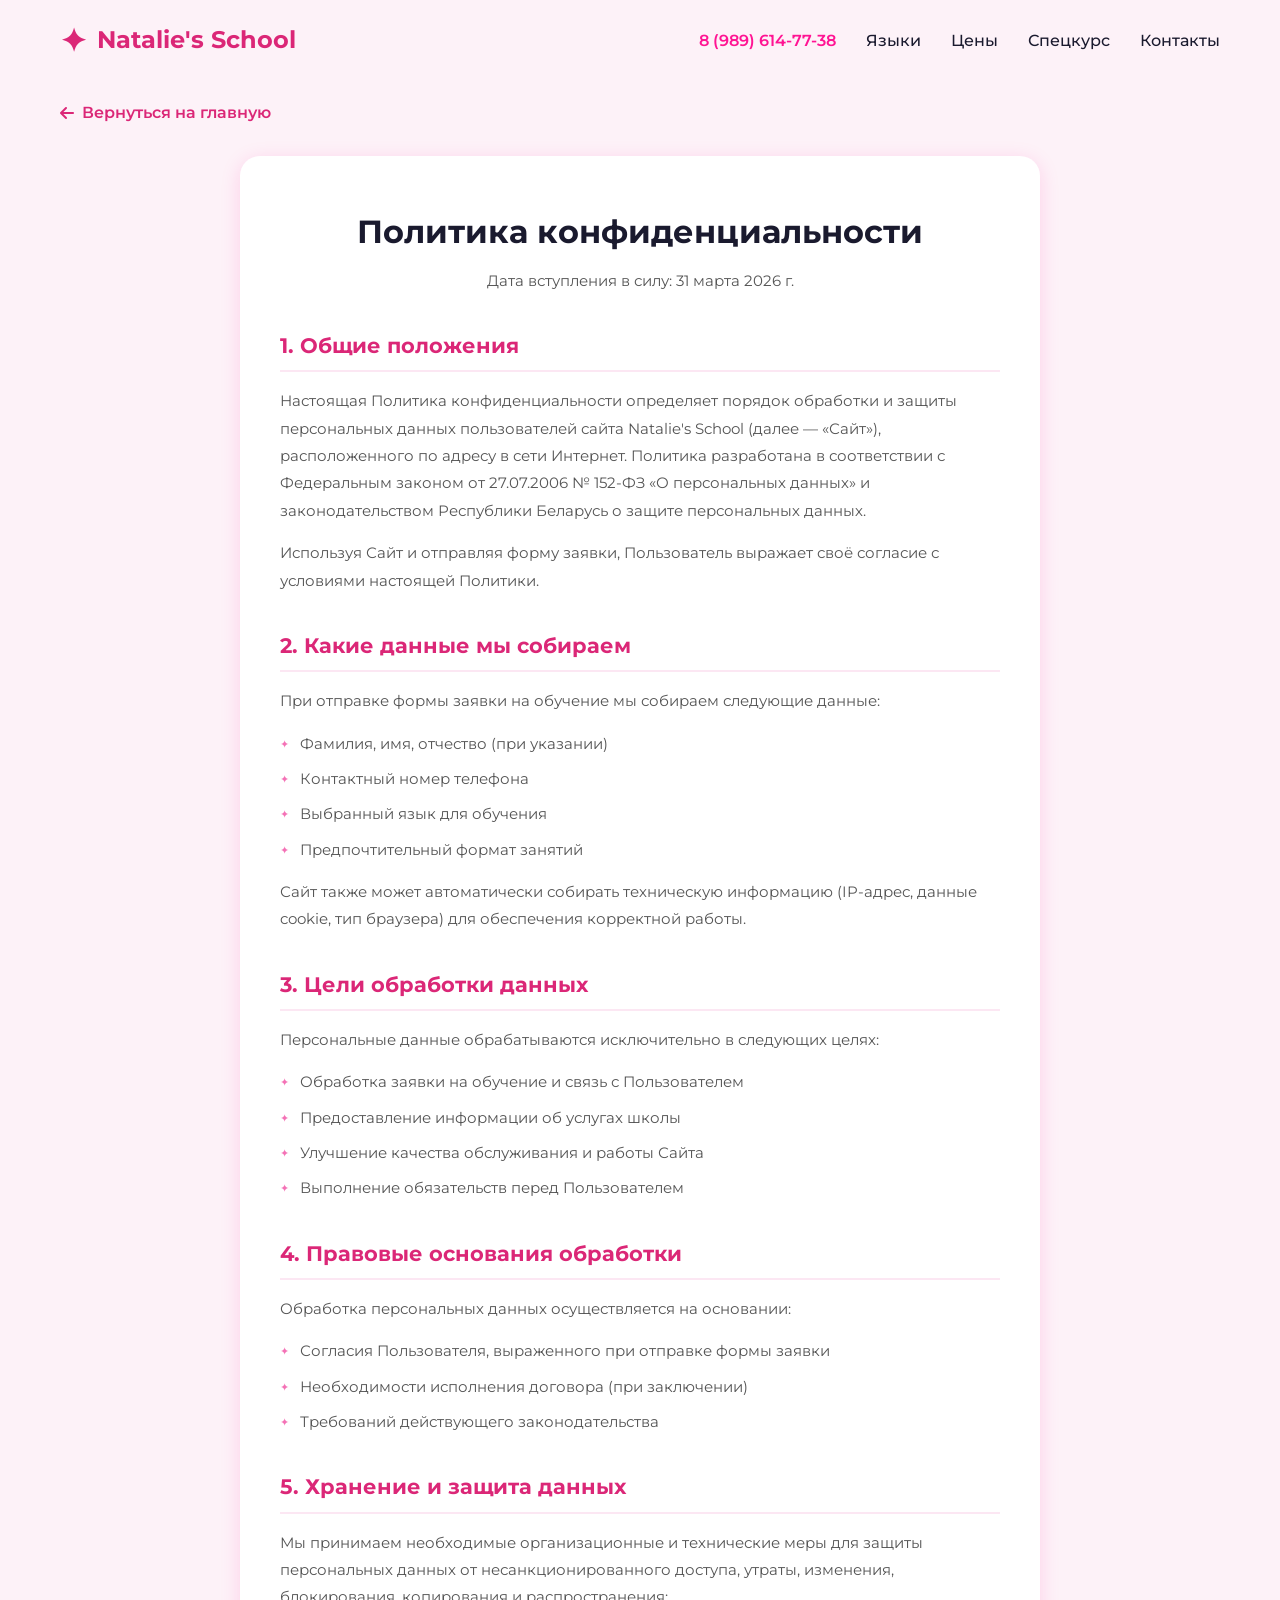
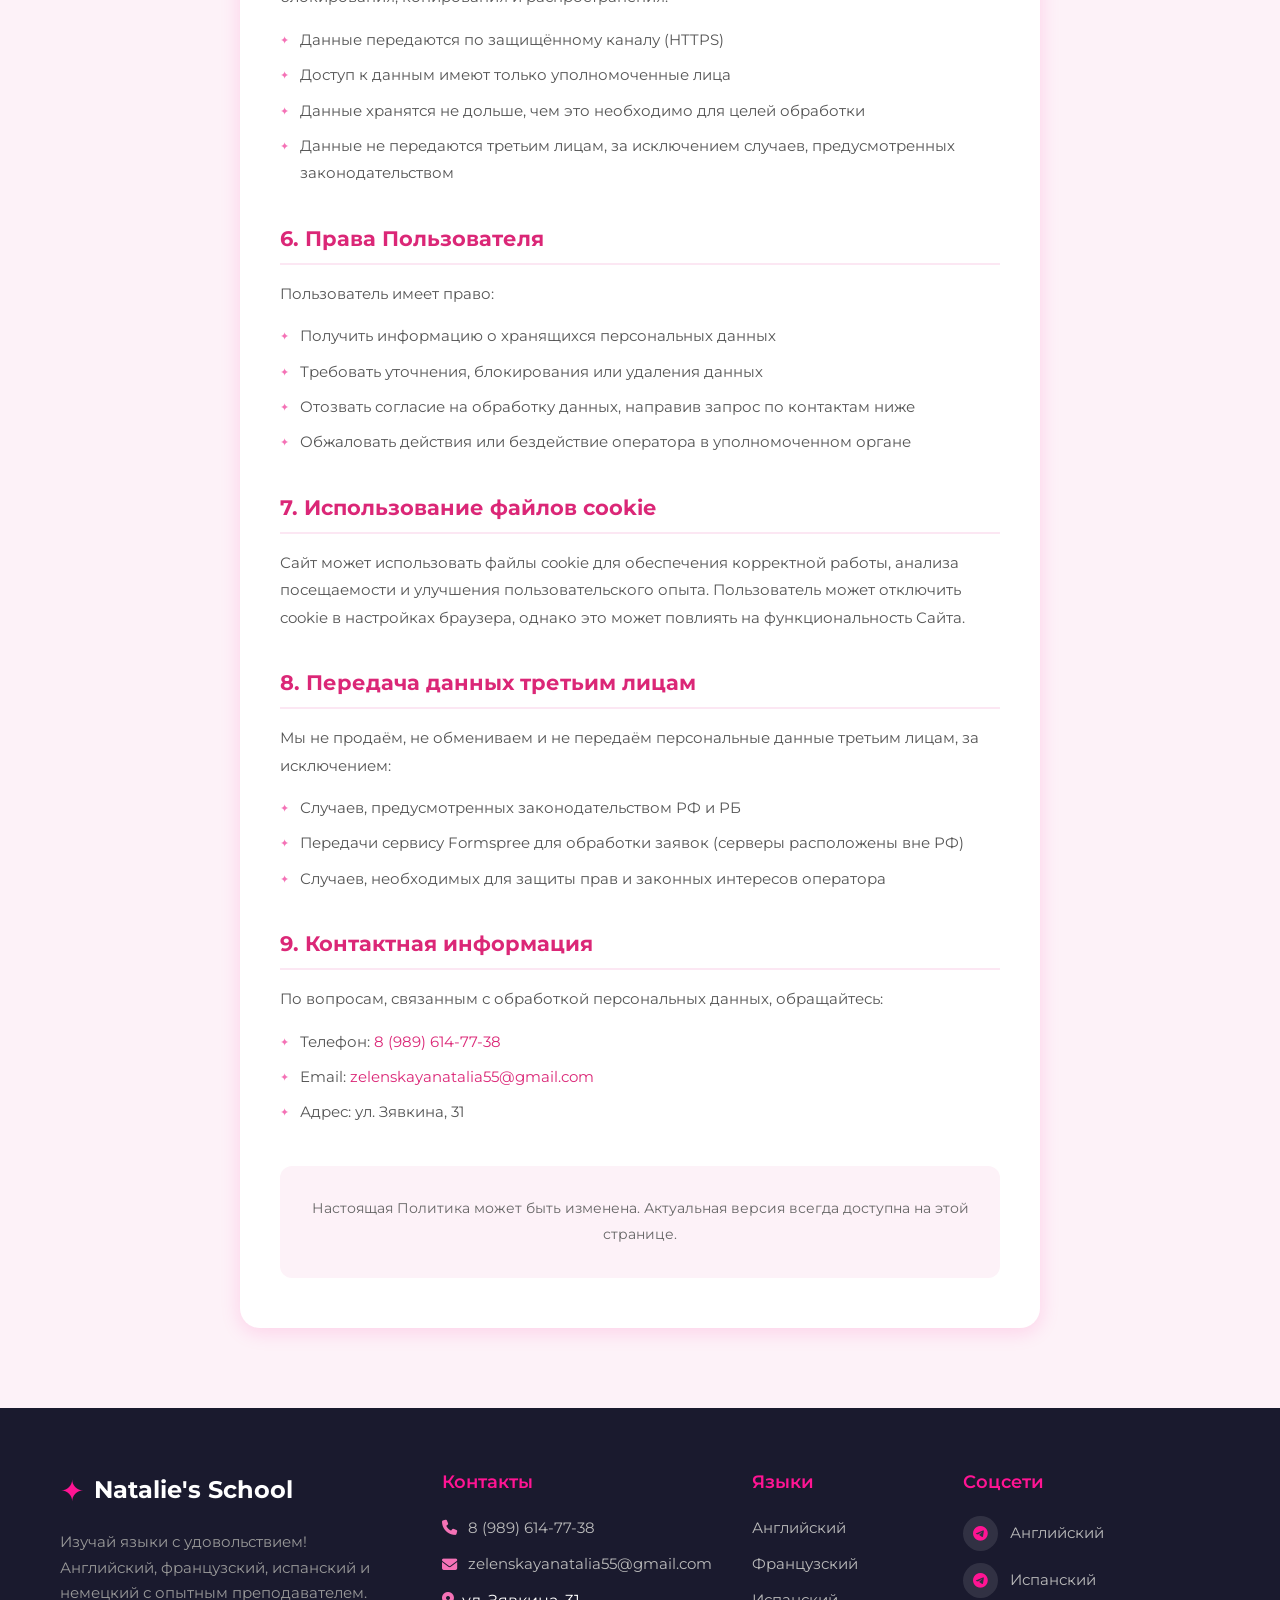
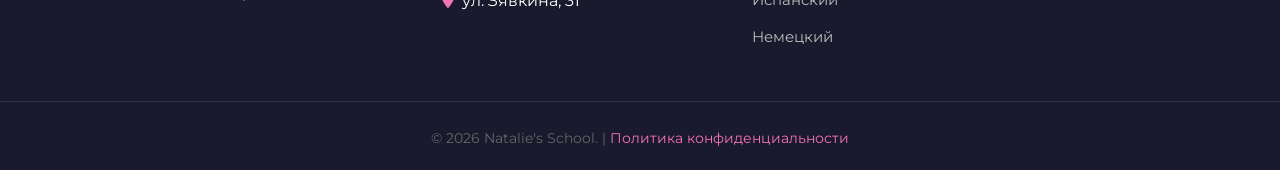
==== privacy-policy.html @ 19212624 "Add files via upload" ====
<!DOCTYPE html>
<html lang="ru">
<head>
    <meta charset="UTF-8">
    <meta name="viewport" content="width=device-width, initial-scale=1.0">
    <title>Политика конфиденциальности — Natalie's School</title>
    <link rel="icon" href="data:image/svg+xml,<svg xmlns='http://www.w3.org/2000/svg' viewBox='0 0 100 100'><text x='50' y='50' text-anchor='middle' dominant-baseline='central' font-size='80'>✦</text></svg>">
    <link rel="stylesheet" href="styles.css">
    <link href="https://fonts.googleapis.com/css2?family=Montserrat:wght@300;400;500;600;700&display=swap" rel="stylesheet">
    <link rel="stylesheet" href="https://cdnjs.cloudflare.com/ajax/libs/font-awesome/6.4.0/css/all.min.css">
    <style>
        .privacy-page {
            padding-top: 100px;
            padding-bottom: 80px;
            min-height: 100vh;
            background: var(--pink-50);
        }
        .privacy-content {
            max-width: 800px;
            margin: 0 auto;
            background: var(--white);
            border-radius: var(--radius);
            padding: 50px 40px;
            box-shadow: var(--shadow-soft);
        }
        .privacy-content h1 {
            font-family: 'Montserrat', sans-serif;
            font-size: 2rem;
            color: var(--dark);
            margin-bottom: 10px;
            text-align: center;
        }
        .privacy-date {
            text-align: center;
            color: #999;
            font-size: 0.9rem;
            margin-bottom: 40px;
        }
        .privacy-content h2 {
            font-family: 'Montserrat', sans-serif;
            font-size: 1.3rem;
            color: var(--pink-600);
            margin-top: 35px;
            margin-bottom: 15px;
            padding-bottom: 8px;
            border-bottom: 2px solid var(--pink-100);
        }
        .privacy-content p {
            color: #555;
            line-height: 1.8;
            margin-bottom: 15px;
            font-size: 0.95rem;
        }
        .privacy-content ul {
            list-style: none;
            padding-left: 0;
            margin-bottom: 15px;
        }
        .privacy-content ul li {
            color: #555;
            line-height: 1.8;
            font-size: 0.95rem;
            padding-left: 20px;
            position: relative;
            margin-bottom: 8px;
        }
        .privacy-content ul li::before {
            content: '✦';
            position: absolute;
            left: 0;
            color: var(--pink-400);
            font-size: 0.7rem;
            top: 4px;
        }
        .privacy-back {
            display: inline-flex;
            align-items: center;
            gap: 8px;
            color: var(--pink-600);
            font-weight: 600;
            margin-bottom: 30px;
            font-size: 1rem;
            transition: var(--transition);
        }
        .privacy-back:hover {
            color: var(--hot-pink);
            gap: 12px;
        }
        .privacy-footer-note {
            text-align: center;
            padding: 30px;
            background: var(--pink-50);
            border-radius: var(--radius-sm);
            margin-top: 40px;
        }
        .privacy-footer-note p {
            color: #666;
            font-size: 0.9rem;
            margin: 0;
        }
        .privacy-footer-note a {
            color: var(--pink-600);
            font-weight: 600;
        }
    </style>
</head>
<body>

    <!-- Navigation -->
    <nav class="navbar" id="navbar">
        <div class="nav-container">
            <a href="index.html#home" class="logo">
                <span class="logo-icon">✦</span>
                <span class="logo-text">Natalie's School</span>
            </a>
            <ul class="nav-links">
                <li><a href="tel:89896147738" class="nav-phone">8 (989) 614-77-38</a></li>
                <li><a href="index.html#languages">Языки</a></li>
                <li><a href="index.html#pricing">Цены</a></li>
                <li><a href="index.html#phonetics">Спецкурс</a></li>
                <li><a href="index.html#contact">Контакты</a></li>
            </ul>
            <button class="nav-toggle" id="navToggle">
                <span></span>
                <span></span>
                <span></span>
            </button>
        </div>
    </nav>

    <!-- Privacy Policy Page -->
    <section class="privacy-page">
        <div class="container">
            <a href="index.html" class="privacy-back">
                <i class="fas fa-arrow-left"></i> Вернуться на главную
            </a>
            <div class="privacy-content">
                <h1>Политика конфиденциальности</h1>
                <p class="privacy-date">Дата вступления в силу: 31 марта 2026 г.</p>

                <h2>1. Общие положения</h2>
                <p>Настоящая Политика конфиденциальности определяет порядок обработки и защиты персональных данных пользователей сайта Natalie's School (далее — «Сайт»), расположенного по адресу в сети Интернет. Политика разработана в соответствии с Федеральным законом от 27.07.2006 № 152-ФЗ «О персональных данных» и законодательством Республики Беларусь о защите персональных данных.</p>
                <p>Используя Сайт и отправляя форму заявки, Пользователь выражает своё согласие с условиями настоящей Политики.</p>

                <h2>2. Какие данные мы собираем</h2>
                <p>При отправке формы заявки на обучение мы собираем следующие данные:</p>
                <ul>
                    <li>Фамилия, имя, отчество (при указании)</li>
                    <li>Контактный номер телефона</li>
                    <li>Выбранный язык для обучения</li>
                    <li>Предпочтительный формат занятий</li>
                </ul>
                <p>Сайт также может автоматически собирать техническую информацию (IP-адрес, данные cookie, тип браузера) для обеспечения корректной работы.</p>

                <h2>3. Цели обработки данных</h2>
                <p>Персональные данные обрабатываются исключительно в следующих целях:</p>
                <ul>
                    <li>Обработка заявки на обучение и связь с Пользователем</li>
                    <li>Предоставление информации об услугах школы</li>
                    <li>Улучшение качества обслуживания и работы Сайта</li>
                    <li>Выполнение обязательств перед Пользователем</li>
                </ul>

                <h2>4. Правовые основания обработки</h2>
                <p>Обработка персональных данных осуществляется на основании:</p>
                <ul>
                    <li>Согласия Пользователя, выраженного при отправке формы заявки</li>
                    <li>Необходимости исполнения договора (при заключении)</li>
                    <li>Требований действующего законодательства</li>
                </ul>

                <h2>5. Хранение и защита данных</h2>
                <p>Мы принимаем необходимые организационные и технические меры для защиты персональных данных от несанкционированного доступа, утраты, изменения, блокирования, копирования и распространения:</p>
                <ul>
                    <li>Данные передаются по защищённому каналу (HTTPS)</li>
                    <li>Доступ к данным имеют только уполномоченные лица</li>
                    <li>Данные хранятся не дольше, чем это необходимо для целей обработки</li>
                    <li>Данные не передаются третьим лицам, за исключением случаев, предусмотренных законодательством</li>
                </ul>

                <h2>6. Права Пользователя</h2>
                <p>Пользователь имеет право:</p>
                <ul>
                    <li>Получить информацию о хранящихся персональных данных</li>
                    <li>Требовать уточнения, блокирования или удаления данных</li>
                    <li>Отозвать согласие на обработку данных, направив запрос по контактам ниже</li>
                    <li>Обжаловать действия или бездействие оператора в уполномоченном органе</li>
                </ul>

                <h2>7. Использование файлов cookie</h2>
                <p>Сайт может использовать файлы cookie для обеспечения корректной работы, анализа посещаемости и улучшения пользовательского опыта. Пользователь может отключить cookie в настройках браузера, однако это может повлиять на функциональность Сайта.</p>

                <h2>8. Передача данных третьим лицам</h2>
                <p>Мы не продаём, не обмениваем и не передаём персональные данные третьим лицам, за исключением:</p>
                <ul>
                    <li>Случаев, предусмотренных законодательством РФ и РБ</li>
                    <li>Передачи сервису Formspree для обработки заявок (серверы расположены вне РФ)</li>
                    <li>Случаев, необходимых для защиты прав и законных интересов оператора</li>
                </ul>

                <h2>9. Контактная информация</h2>
                <p>По вопросам, связанным с обработкой персональных данных, обращайтесь:</p>
                <ul>
                    <li>Телефон: <a href="tel:89896147738" style="color: var(--pink-600);">8 (989) 614-77-38</a></li>
                    <li>Email: <a href="mailto:zelenskayanatalia55@gmail.com" style="color: var(--pink-600);">zelenskayanatalia55@gmail.com</a></li>
                    <li>Адрес: ул. Зявкина, 31</li>
                </ul>

                <div class="privacy-footer-note">
                    <p>Настоящая Политика может быть изменена. Актуальная версия всегда доступна на этой странице.</p>
                </div>
            </div>
        </div>
    </section>

    <!-- Footer -->
    <footer class="footer">
        <div class="container">
            <div class="footer-grid">
                <div class="footer-about">
                    <a href="index.html#home" class="footer-logo">
                        <span class="logo-icon">✦</span>
                        <span class="logo-text">Natalie's School</span>
                    </a>
                    <p>Изучай языки с удовольствием! Английский, французский, испанский и немецкий с опытным преподавателем.</p>
                </div>
                <div class="footer-section">
                    <h4>Контакты</h4>
                    <ul>
                        <li><a href="tel:89896147738"><i class="fas fa-phone"></i> 8 (989) 614-77-38</a></li>
                        <li><a href="mailto:zelenskayanatalia55@gmail.com"><i class="fas fa-envelope"></i> zelenskayanatalia55@gmail.com</a></li>
                        <li><i class="fas fa-map-marker-alt"></i> ул. Зявкина, 31</li>
                    </ul>
                </div>
                <div class="footer-section">
                    <h4>Языки</h4>
                    <ul>
                        <li><a href="index.html#languages">Английский</a></li>
                        <li><a href="index.html#languages">Французский</a></li>
                        <li><a href="index.html#languages">Испанский</a></li>
                        <li><a href="index.html#languages">Немецкий</a></li>
                    </ul>
                </div>
                <div class="footer-section">
                    <h4>Соцсети</h4>
                    <div class="footer-social">
                        <a href="https://t.me/trilingual_natalie" target="_blank" class="social-link">
                            <i class="fab fa-telegram-plane"></i>
                            <span>Английский</span>
                        </a>
                        <a href="https://t.me/frenchC1" target="_blank" class="social-link">
                            <i class="fab fa-telegram-plane"></i>
                            <span>Испанский</span>
                        </a>
                    </div>
                </div>
                </div>
            </div>
            <div class="footer-bottom">
                <p>&copy; 2026 Natalie's School. | <a href="privacy-policy.html" style="color: var(--pink-400);">Политика конфиденциальности</a></p>
            </div>
        </div>
    </footer>

    <script src="javascript.js"></script>
</body>
</html>
---- styles.css ----
/* ===== VARIABLES ===== */
:root {
    --pink-50: #fdf2f8;
    --pink-100: #fce7f3;
    --pink-200: #fbcfe8;
    --pink-300: #f9a8d4;
    --pink-400: #f472b6;
    --pink-500: #ec4899;
    --pink-600: #db2777;
    --pink-700: #9d174d;
    --hot-pink: #ff1493;
    --magenta: #c71585;
    --gold: #ffd700;
    --white: #ffffff;
    --dark: #1a1a2e;
    --gradient-barbie: linear-gradient(135deg, #ff1493 0%, #ff69b4 50%, #c71585 100%);
    --gradient-soft: linear-gradient(135deg, #fce7f3 0%, #fbcfe8 100%);
    --gradient-hero: linear-gradient(135deg, #fdf2f8 0%, #fce7f3 25%, #fbcfe8 50%, #f9a8d4 100%);
    --shadow-barbie: 0 10px 40px rgba(255, 20, 147, 0.35);
    --shadow-soft: 0 4px 20px rgba(255, 20, 147, 0.15);
    --radius: 20px;
    --radius-sm: 12px;
    --transition: all 0.4s cubic-bezier(0.4, 0, 0.2, 1);
    --frame-width: 1200px;
    --frame-offset: 20px;
}

/* Global button radius */
.btn, .card-btn {
    border-radius: 10px;
}

/* ===== RESET ===== */
*, *::before, *::after {
    margin: 0;
    padding: 0;
    box-sizing: border-box;
}

html {
    scroll-behavior: smooth;
    font-size: 16px;
}

body {
    font-family: 'Montserrat', sans-serif;
    background: var(--pink-50);
    color: var(--dark);
    overflow-x: hidden;
    line-height: 1.6;
}

a {
    text-decoration: none;
    color: inherit;
}

ul {
    list-style: none;
}

img {
    max-width: 100%;
    display: block;
}



/* ===== CONTAINER ===== */
.container {
    max-width: 1200px;
    margin: 0 auto;
    padding: 0 20px;
}

/* ===== NAVBAR ===== */
.navbar {
    position: fixed;
    top: 0;
    left: 0;
    right: 0;
    z-index: 1000;
    padding: 15px 0;
    transition: var(--transition);
    background: transparent;
}

.navbar.scrolled {
    background: rgba(255, 255, 255, 0.95);
    backdrop-filter: blur(20px);
    box-shadow: var(--shadow-soft);
    padding: 10px 0;
}

.nav-container {
    max-width: 1200px;
    margin: 0 auto;
    padding: 0 20px;
    display: flex;
    align-items: center;
    justify-content: space-between;
}

.logo {
    display: flex;
    align-items: center;
    gap: 10px;
    font-family: 'Montserrat', sans-serif;
    font-size: 1.5rem;
    font-weight: 700;
    color: var(--pink-600);
}

.logo-icon {
    font-size: 2rem;
}

.nav-links {
    display: flex;
    gap: 30px;
}

.nav-links a {
    font-weight: 500;
    color: var(--dark);
    position: relative;
    padding: 5px 0;
    transition: var(--transition);
}

.nav-links a::after {
    content: '';
    position: absolute;
    bottom: 0;
    left: 0;
    width: 0;
    height: 2px;
    background: var(--gradient-barbie);
    transition: var(--transition);
    border-radius: 2px;
}

.nav-links a:hover {
    color: var(--pink-600);
}

.nav-links a:hover::after {
    width: 100%;
}

.nav-phone {
    color: var(--hot-pink) !important;
    font-weight: 600 !important;
    text-align: right;
}

.nav-phone:hover {
    color: var(--pink-700) !important;
}

.nav-toggle {
    display: none;
    flex-direction: column;
    gap: 5px;
    background: none;
    border: none;
    cursor: pointer;
    padding: 5px;
}

.nav-toggle span {
    width: 25px;
    height: 3px;
    background: var(--pink-600);
    border-radius: 3px;
    transition: var(--transition);
}

/* ===== HERO ===== */
.hero {
    min-height: 100vh;
    background-image: url('images/beautiful-glamour-girl-smiling-biting-finger-thoughtful-gazing-camera-intrigued-checking-out-something-interesting-standing-pink-background.jpg');
    background-size: cover;
    background-position: center;
    position: relative;
    overflow: hidden;
}

.hero-bg-overlay {
    position: absolute;
    top: 0;
    left: 0;
    width: 100%;
    height: 100%;
    background: linear-gradient(135deg, rgba(255, 240, 245, 0.6) 0%, rgba(255, 182, 193, 0.4) 100%);
    z-index: 0;
    pointer-events: none;
}

.hero-container {
    max-width: var(--frame-width);
    margin: 0 auto;
    padding: 180px 20px 80px;
    display: flex;
    justify-content: flex-start;
    align-items: flex-start;
    position: relative;
    z-index: 1;
}

.hero-left {
    flex: 0 0 40%;
    max-width: 40%;
}
.hero-visual {
    flex: 1 1 auto;
}

/* cleaned: single hero-panel definition below */

.hero-content {
    display: block;
    width: 100%;
    text-align: left;
    z-index: 1;
}

/* Two-column layout option (restore previous two-column look) */
.hero-left { flex: 0 0 40%; max-width: 40%; }
.hero-visual { flex: 1 1 auto; }

/* Panel replacing the red square block on the hero section */
.hero-panel {
    background: rgba(255, 255, 255, 0.92);
    border-radius: 10px 10px 50px 10px;
    padding: 28px 34px;
    width: fit-content;
    margin-left: 0;
    border: 2px solid var(--pink-600);
    box-shadow: 0 8px 40px rgba(0,0,0,0.04);
}

.hero-title {
    font-family: 'Playfair Display', serif;
    font-size: 4rem;
    line-height: 1.05;
    margin-bottom: 20px;
    color: var(--dark);
}

.hero-title .line {
    display: block;
}

.hero-title .accent {
    font-style: italic;
    background: var(--gradient-barbie);
    -webkit-background-clip: text;
    -webkit-text-fill-color: transparent;
    background-clip: text;
    text-decoration: none;
}

.hero-subtitle {
    font-size: 1.1rem;
    color: #333;
    margin-bottom: 30px;
    letter-spacing: 1px;
    font-weight: 500;
}

/* Additional descriptive text under languages */
.hero-subtext {
    width: 100%;
    max-width: 600px;
    display: block;
    font-size: 1.05rem;
    color: #333;
    margin: 6px 0 18px;
}

.hero-subtitle .dot {
    margin: 0 6px;
    color: currentColor;
}

.hero-buttons {
    display: flex;
    gap: 15px;
    margin-bottom: 40px;
}

.hero-quote {
    margin-top: 50px;
    padding: 24px 30px;
    background: rgba(255,255,255,0.6);
    backdrop-filter: blur(8px);
    border-radius: 12px;
    border-left: 4px solid var(--pink-400);
    max-width: 550px;
    position: relative;
}

.hero-quote i {
    font-size: 1.2rem;
    color: var(--pink-300);
    margin-bottom: 8px;
}

.hero-quote p {
    font-family: 'Playfair Display', serif;
    font-size: 1.1rem;
    font-style: italic;
    color: var(--pink-700);
    line-height: 1.6;
}

.hero-marquee::before,
.hero-marquee::after {
    content: '';
    position: absolute;
    top: 0;
    width: 150px;
    height: 100%;
    z-index: 2;
    pointer-events: none;
}

.hero-marquee::before {
    left: 0;
    background: linear-gradient(to right, rgba(253,242,248,0.9), transparent);
}

.hero-marquee::after {
    right: 0;
    background: linear-gradient(to left, rgba(253,242,248,0.9), transparent);
}

.hero-marquee-track {
    display: flex;
    gap: 50px;
    animation: marquee 25s linear infinite;
    width: max-content;
}

.hero-marquee-item {
    font-family: 'Playfair Display', serif;
    font-size: 2rem;
    font-weight: 600;
    color: var(--pink-300);
    white-space: nowrap;
    transition: var(--transition);
}

.hero-marquee-item:hover {
    color: var(--hot-pink);
}

@keyframes marquee {
    0% { transform: translateX(0); }
    100% { transform: translateX(-50%); }
}

.hero-features {
    display: grid;
    grid-template-columns: repeat(3, 1fr);
    gap: 24px;
    margin-top: 60px;
    max-width: var(--frame-width);
    margin-left: auto;
    margin-right: auto;
}

.hero-feature-card {
    background: rgba(255,255,255,0.85);
    backdrop-filter: blur(10px);
    border-radius: 16px;
    padding: 30px 24px;
    text-align: center;
    border: 2px solid rgba(255,20,147,0.15);
    transition: var(--transition);
}

.hero-feature-card:hover {
    transform: translateY(-8px);
    box-shadow: var(--shadow-barbie);
    border-color: var(--pink-400);
}

.hero-feature-card i {
    font-size: 2.5rem;
    background: var(--gradient-barbie);
    -webkit-background-clip: text;
    -webkit-text-fill-color: transparent;
    background-clip: text;
    margin-bottom: 16px;
}

.hero-feature-card h3 {
    font-family: 'Montserrat', sans-serif;
    font-size: 1.15rem;
    font-weight: 600;
    margin-bottom: 10px;
    color: var(--dark);
}

.hero-feature-card p {
    font-size: 0.95rem;
    color: #555;
    line-height: 1.6;
}

@keyframes fadeSlideDown {
    from { opacity: 0; transform: translateY(-20px); }
    to { opacity: 1; transform: translateY(0); }
}

@keyframes ring {
    0%, 100% { transform: rotate(0deg); }
    10% { transform: rotate(15deg); }
    20% { transform: rotate(-15deg); }
    30% { transform: rotate(10deg); }
    40% { transform: rotate(-10deg); }
    50% { transform: rotate(5deg); }
    60% { transform: rotate(0deg); }
}

@keyframes float {
    0%, 100% { transform: translateY(0px); }
    50% { transform: translateY(-20px); }
}

/* ===== BUTTONS ===== */
.btn {
    display: inline-flex;
    align-items: center;
    gap: 10px;
    padding: 14px 32px;
    border-radius: 10px;
    font-weight: 600;
    font-size: 1rem;
    transition: var(--transition);
    cursor: pointer;
    border: none;
}

.btn-primary {
    background: var(--gradient-barbie);
    color: var(--white);
    box-shadow: var(--shadow-barbie);
}

.btn-primary:hover {
    transform: translateY(-3px);
    box-shadow: 0 15px 50px rgba(236, 72, 153, 0.4);
}

.btn-secondary {
    background: var(--white);
    color: var(--pink-600);
    border: 2px solid var(--pink-300);
}

.btn-secondary:hover {
    background: var(--pink-100);
    border-color: var(--pink-400);
    transform: translateY(-3px);
}

.btn-full {
    width: 100%;
    justify-content: center;
}

/* ===== SECTION HEADER ===== */
.section-header {
    text-align: center;
    margin-bottom: 60px;
}

.section-badge {
    display: inline-block;
    background: var(--gradient-barbie);
    color: var(--white);
    padding: 6px 18px;
    border-radius: 50px;
    font-size: 0.85rem;
    font-weight: 600;
    margin-bottom: 15px;
    text-transform: uppercase;
    letter-spacing: 1px;
}

.section-title {
    font-family: 'Montserrat', sans-serif;
    font-size: 3rem;
    margin-bottom: 15px;
    color: var(--dark);
}

.section-desc {
    font-size: 1.1rem;
    color: #666;
}

/* ===== LANGUAGES ===== */
.languages {
    padding: 100px 0;
    background: var(--white);
}

.languages-grid {
    display: grid;
    grid-template-columns: repeat(2, 1fr);
    gap: 30px;
    max-width: 800px;
    margin: 0 auto;
}

.language-card {
    background: var(--white);
    border-radius: var(--radius);
    padding: 20px;
    position: relative;
    overflow: visible;
    transition: var(--transition);
    border: 1px solid var(--pink-100);
}

.language-card:hover {
    transform: translateY(-10px);
    box-shadow: var(--shadow-barbie);
    border-color: var(--pink-300);
}

.card-glow {
    position: absolute;
    top: -50%;
    left: -50%;
    width: 200%;
    height: 200%;
    background: radial-gradient(circle, rgba(255, 105, 180, 0.1) 0%, transparent 70%);
    opacity: 0;
    transition: var(--transition);
    pointer-events: none;
}

.language-card:hover .card-glow {
    opacity: 1;
}

.card-header {
    display: flex;
    align-items: center;
    gap: 15px;
    margin-bottom: 20px;
}

.flag-img {
    width: 50px;
    height: 34px;
    object-fit: cover;
    border-radius: 4px;
    box-shadow: 0 2px 6px rgba(0,0,0,0.2);
    vertical-align: middle;
    flex-shrink: 0;
}

.flag-us {
    background-image: url('images/us.svg');
}

.flag-fr {
    background-image: url('images/fr.svg');
}

.flag-es {
    background-image: url('images/es.svg');
}

.flag-de {
    background-image: url('images/de.svg');
}

.flag-gb {
    background-image: url("data:image/svg+xml,%3Csvg xmlns='http://www.w3.org/2000/svg' viewBox='0 0 3 2'%3E%3Crect width='3' height='2' fill='%23012169'/%3E%3Crect width='3' height='2' fill='%23fff' transform='translate(0,0)'/%3E%3Crect width='3' height='2' fill='%23C8102E' transform='translate(0,.5)'/%3E%3C/svg%3E");
    background: url("data:image/svg+xml,%3Csvg xmlns='http://www.w3.org/2000/svg' viewBox='0 0 60 30'%3E%3Cpath fill='%23012169' d='M0 0h60v30H0z'/%3E%3Cpath fill='%23fff' d='M21.85 0h16.3v30H21.85zM0 16.35h60v12.3H0z'/%3E%3Cpath fill='%23C8102E' d='M22.45 0h15.1v30H22.45zM0 17.85h60v9H0z'/%3E%3C/svg%3E");
}

.flag-fr {
    background-image: url("data:image/svg+xml,%3Csvg xmlns='http://www.w3.org/2000/svg' viewBox='0 0 60 40'%3E%3Crect width='60' height='40' fill='%23002395'/%3E%3Crect width='20' height='40' fill='%23fff'/%3E%3Crect width='14' height='40' x='23' fill='%23ED2939'/%3E%3C/svg%3E");
}

.flag-es {
    background-image: url("data:image/svg+xml,%3Csvg xmlns='http://www.w3.org/2000/svg' viewBox='0 0 60 40'%3E%3Crect width='60' height='40' fill='%23AA151B'/%3E%3Crect width='60' height='12' fill='%23F1BF00'/%3E%3Crect width='60' height='4' y='18' fill='%23AA151B'/%3E%3Crect width='60' height='4' y='28' fill='%23AA151B'/%3E%3C/svg%3E");
}

.flag-de {
    background-image: url("data:image/svg+xml,%3Csvg xmlns='http://www.w3.org/2000/svg' viewBox='0 0 60 40'%3E%3Crect width='60' height='13.33' fill='%23000'/%3E%3Crect width='60' height='13.33' y='13.33' fill='%23DD0000'/%3E%3Crect width='60' height='13.33' y='26.66' fill='%23FFCC00'/%3E%3C/svg%3E");
}

.card-header h3 {
    font-family: 'Montserrat', sans-serif;
    font-size: 1.4rem;
    white-space: nowrap;
}

.card-body p {
    color: #666;
    margin-bottom: 20px;
    line-height: 1.7;
    word-wrap: break-word;
}

.card-features {
    display: flex;
    gap: 20px;
    margin-bottom: 20px;
}

.card-features span {
    display: flex;
    align-items: center;
    gap: 8px;
    font-size: 0.9rem;
    color: var(--pink-600);
}

.card-footer {
    padding-top: 20px;
    border-top: 1px solid var(--pink-100);
}

.card-btn {
    display: inline-flex;
    align-items: center;
    gap: 8px;
    color: var(--pink-600);
    font-weight: 600;
    transition: var(--transition);
}

.card-btn:hover {
    gap: 15px;
    color: var(--pink-700);
}

/* ===== PRICING ===== */
.pricing {
    padding: 100px 0;
    background: var(--gradient-soft);
}

.pricing-grid {
    display: grid;
    grid-template-columns: repeat(auto-fit, minmax(300px, 1fr));
    gap: 30px;
    max-width: 800px;
    margin: 0 auto;
}

.pricing-card {
    background: var(--white);
    border-radius: var(--radius);
    padding: 12px 25px;
    text-align: center;
    transition: var(--transition);
    border: 2px solid transparent;
    position: relative;
    overflow: hidden;
}

.pricing-card:hover {
    transform: translateY(-10px);
    box-shadow: var(--shadow-barbie);
}

.pricing-card.featured {
    border-color: var(--pink-400);
    transform: scale(1.05);
}

.pricing-card.featured:hover {
    transform: scale(1.05) translateY(-10px);
}

.pricing-badge {
    position: absolute;
    top: 0;
    right: 0;
    background: var(--gradient-barbie);
    color: var(--white);
    padding: 8px 20px;
    font-size: 0.8rem;
    font-weight: 600;
    border-bottom-left-radius: var(--radius-sm);
}

.pricing-header {
    margin-bottom: 16px;
}

.pricing-icon {
    width: 60px;
    height: 60px;
    background: var(--gradient-barbie);
    border-radius: 50%;
    display: flex;
    align-items: center;
    justify-content: center;
    margin: 0 auto 12px;
    font-size: 1.5rem;
    color: var(--white);
}

.pricing-header h3 {
    font-family: 'Montserrat', sans-serif;
    font-size: 1.3rem;
    margin-bottom: 10px;
}

.pricing-price {
    display: flex;
    align-items: baseline;
    justify-content: center;
    gap: 5px;
}

.pricing-price .amount {
    font-size: 2.5rem;
    font-weight: 700;
    background: var(--gradient-barbie);
    -webkit-background-clip: text;
    -webkit-text-fill-color: transparent;
    background-clip: text;
}

.pricing-price .currency {
    font-size: 1.2rem;
    color: #666;
}

.pricing-price .period {
    font-size: 0.9rem;
    color: #999;
}

.pricing-body {
    margin-bottom: 16px;
}

.pricing-footer {
    margin-top: 16px;
}

.pricing-features li {
    padding: 8px 0;
    border-bottom: 1px solid var(--pink-100);
    display: flex;
    align-items: center;
    gap: 10px;
    justify-content: center;
}

.pricing-features li:last-child {
    border-bottom: none;
}

.pricing-features i {
    color: var(--pink-500);
}

.pricing-note {
    display: flex;
    align-items: center;
    justify-content: center;
    gap: 10px;
    margin-top: 40px;
    padding: 20px;
    background: var(--white);
    border-radius: var(--radius-sm);
    max-width: 600px;
    margin-left: auto;
    margin-right: auto;
}

.pricing-note i {
    color: var(--pink-500);
    font-size: 1.2rem;
}

.pricing-note p {
    color: #666;
}

/* ===== PHONETICS ===== */
.phonetics {
    padding: 100px 0;
    background: var(--white);
}

.phonetics-content {
    display: grid;
    grid-template-columns: 1fr 1fr;
    gap: 60px;
    align-items: center;
}

.phonetics-text .section-title {
    text-align: left;
}

.phonetics-subtitle {
    font-size: 1.5rem;
    color: var(--pink-600);
    margin-bottom: 20px;
}

.phonetics-text p {
    color: #666;
    margin-bottom: 30px;
    font-size: 1.1rem;
    line-height: 1.8;
}

.phonetics-features {
    display: grid;
    grid-template-columns: 1fr 1fr;
    gap: 15px;
    margin-bottom: 30px;
}

.phonetics-features li {
    display: flex;
    align-items: center;
    gap: 10px;
    color: #555;
}

.phonetics-features i {
    color: var(--pink-500);
    font-size: 1.2rem;
}

.phonetics-visual {
    display: flex;
    justify-content: center;
    align-items: center;
}

.phonetics-card {
    width: 300px;
    height: 300px;
    background: var(--gradient-barbie);
    border-radius: 50%;
    display: flex;
    flex-direction: column;
    align-items: center;
    justify-content: center;
    gap: 20px;
    color: var(--white);
    box-shadow: var(--shadow-barbie);
    animation: float 6s infinite ease-in-out;
}

.phonetics-icon {
    font-size: 5rem;
}

.phonetics-card span {
    font-size: 1.5rem;
    font-weight: 600;
    font-family: 'Montserrat', sans-serif;
}

/* ===== TELEGRAM ===== */
.telegram {
    padding: 80px 0;
    background: linear-gradient(135deg, #0088cc 0%, #0077b5 100%);
    color: var(--white);
}

.telegram-content {
    text-align: center;
}

.telegram-icon {
    width: 80px;
    height: 80px;
    background: rgba(255, 255, 255, 0.2);
    border-radius: 50%;
    display: flex;
    align-items: center;
    justify-content: center;
    margin: 0 auto 20px;
    font-size: 2.5rem;
    animation: pulse-glow 2s infinite;
}

.telegram h2 {
    font-family: 'Montserrat', sans-serif;
    font-size: 2.5rem;
    margin-bottom: 10px;
}

.telegram p {
    font-size: 1.2rem;
    opacity: 0.9;
    margin-bottom: 30px;
}

.telegram-channels {
    display: flex;
    gap: 20px;
    justify-content: center;
    flex-wrap: wrap;
}

.telegram-btn {
    display: flex;
    flex-direction: column;
    align-items: center;
    gap: 8px;
    background: rgba(255, 255, 255, 0.15);
    padding: 20px 40px;
    border-radius: var(--radius-sm);
    transition: var(--transition);
    backdrop-filter: blur(10px);
}

.telegram-btn:hover {
    background: rgba(255, 255, 255, 0.25);
    transform: translateY(-5px);
}

.telegram-btn i {
    font-size: 2rem;
}

.telegram-btn span {
    font-weight: 600;
}

.telegram-btn .channel-name {
    font-size: 0.85rem;
    opacity: 0.8;
    font-weight: 400;
}

/* ===== CONTACT ===== */
.contact {
    padding: 100px 0;
    background: var(--gradient-soft);
}

.contact-grid {
    display: grid;
    grid-template-columns: repeat(auto-fit, minmax(250px, 1fr));
    gap: 30px;
    margin-bottom: 50px;
}

.contact-card {
    background: var(--white);
    padding: 30px;
    border-radius: var(--radius);
    text-align: center;
    transition: var(--transition);
}

.contact-card:hover {
    transform: translateY(-5px);
    box-shadow: var(--shadow-barbie);
}

.contact-icon {
    width: 60px;
    height: 60px;
    background: var(--gradient-barbie);
    border-radius: 50%;
    display: flex;
    align-items: center;
    justify-content: center;
    margin: 0 auto 15px;
    font-size: 1.5rem;
    color: var(--white);
}

.contact-card h3 {
    font-family: 'Montserrat', sans-serif;
    margin-bottom: 10px;
}

.contact-card a, .contact-card p {
    color: var(--pink-600);
    font-weight: 500;
    word-break: break-all;
}

.contact-form-wrapper {
    max-width: 600px;
    margin: 0 auto;
}

.contact-form {
    background: var(--white);
    padding: 40px;
    border-radius: var(--radius);
    box-shadow: var(--shadow-soft);
}

.form-group {
    position: relative;
    margin-bottom: 20px;
}

.form-group input,
.form-group select {
    width: 100%;
    padding: 15px 20px 15px 50px;
    border: 2px solid var(--pink-100);
    border-radius: var(--radius-sm);
    font-family: 'Montserrat', sans-serif;
    font-size: 1rem;
    transition: var(--transition);
    background: var(--white);
    appearance: none;
    -webkit-appearance: none;
}

.form-group input:focus,
.form-group select:focus {
    outline: none;
    border-color: var(--pink-400);
    box-shadow: 0 0 0 4px rgba(236, 72, 153, 0.1);
}

/* Custom select dropdowns */
.custom-select {
    position: relative;
    width: 100%;
}

.custom-select-trigger {
    width: 100%;
    padding: 15px 45px 15px 50px;
    border: 2px solid var(--pink-100);
    border-radius: var(--radius-sm);
    font-family: 'Montserrat', sans-serif;
    font-size: 1rem;
    color: #999;
    cursor: pointer;
    background: var(--white);
    transition: var(--transition);
    display: flex;
    align-items: center;
    user-select: none;
    position: relative;
}

.custom-select-trigger span {
    pointer-events: none;
    text-align: left;
}

.custom-arrow {
    font-size: 0.8rem;
    color: var(--pink-400);
    position: absolute;
    right: 18px;
    top: 50%;
    margin-top: -7px;
    display: inline-block;
    transition: transform 0.3s ease;
}

.custom-select.open .custom-arrow {
    transform: rotate(180deg);
}

.custom-select.open .custom-arrow {
    transform: translateY(-50%) rotate(180deg);
}

.custom-select.open .custom-select-trigger {
    border-color: var(--pink-400);
    box-shadow: 0 0 0 4px rgba(236, 72, 153, 0.1);
    color: var(--dark);
}

.custom-select-trigger span {
    pointer-events: none;
    flex: 1;
}

.custom-arrow {
    font-size: 0.8rem;
    color: var(--pink-400);
    transition: transform 0.3s ease;
    flex-shrink: 0;
    margin-left: auto;
}

.custom-select.open .custom-arrow {
    transform: rotate(180deg);
}

.custom-select-options {
    position: absolute;
    top: calc(100% + 6px);
    left: 0;
    width: 100%;
    background: var(--white);
    border: 2px solid var(--pink-100);
    border-radius: var(--radius-sm);
    box-shadow: var(--shadow-soft);
    overflow: hidden;
    max-height: 0;
    opacity: 0;
    transition: max-height 0.35s ease, opacity 0.3s ease;
    z-index: 10;
}

.custom-select.open .custom-select-options {
    max-height: 300px;
    opacity: 1;
}

.custom-option {
    padding: 12px 20px;
    font-family: 'Montserrat', sans-serif;
    font-size: 1rem;
    color: var(--dark);
    cursor: pointer;
    transition: background 0.2s ease, color 0.2s ease;
}

.custom-option:hover {
    background: var(--pink-100);
    color: var(--pink-600);
}

.custom-option.selected {
    background: var(--pink-50);
    color: var(--pink-600);
    font-weight: 600;
}

.form-consent {
    margin-bottom: 20px;
}

.form-consent label {
    display: flex;
    align-items: flex-start;
    gap: 10px;
    cursor: pointer;
    font-size: 0.85rem;
    color: #666;
    line-height: 1.5;
}

.form-consent input[type="checkbox"] {
    appearance: none;
    -webkit-appearance: none;
    width: 18px;
    height: 18px;
    min-width: 18px;
    border: 2px solid var(--pink-300);
    border-radius: 4px;
    cursor: pointer;
    position: relative;
    margin-top: 2px;
    transition: var(--transition);
}

.form-consent input[type="checkbox"]:checked {
    background: var(--gradient-barbie);
    border-color: var(--pink-500);
}

.form-consent input[type="checkbox"]:checked::after {
    content: '✓';
    position: absolute;
    top: 50%;
    left: 50%;
    transform: translate(-50%, -50%);
    color: white;
    font-size: 0.7rem;
    font-weight: 700;
}

.form-consent a {
    color: var(--pink-600);
    text-decoration: underline;
    transition: var(--transition);
}

.form-consent a:hover {
    color: var(--hot-pink);
    text-decoration: none;
}

.form-group > i {
    position: absolute;
    left: 18px;
    top: 50%;
    transform: translateY(-50%);
    color: var(--pink-400);
    z-index: 2;
}

/* ===== FOOTER ===== */
.footer {
    background: var(--dark);
    color: var(--white);
    padding: 60px 0 20px;
}

.footer-grid {
    display: grid;
    grid-template-columns: 2fr 1fr 1fr 1.5fr;
    gap: 40px;
    margin-bottom: 40px;
}

.footer-logo {
    display: flex;
    align-items: center;
    gap: 10px;
    margin-bottom: 15px;
    cursor: pointer;
}

.footer-logo .logo-icon {
    font-size: 1.8rem;
    color: var(--hot-pink);
}

.footer-logo .logo-text {
    font-family: 'Montserrat', sans-serif;
    font-size: 1.5rem;
    font-weight: 700;
    color: var(--white);
}

.footer-about p {
    color: #999;
    line-height: 1.7;
    font-size: 0.95rem;
}

.footer-section h4 {
    font-family: 'Montserrat', sans-serif;
    font-size: 1.1rem;
    font-weight: 600;
    margin-bottom: 20px;
    color: var(--hot-pink);
}

.footer-section ul {
    list-style: none;
}

.footer-section ul li {
    margin-bottom: 12px;
}

.footer-section ul li a {
    color: #bbb;
    font-size: 0.95rem;
    transition: var(--transition);
    display: flex;
    align-items: center;
    gap: 10px;
}

.footer-section ul li a:hover {
    color: var(--hot-pink);
}

.footer-section ul li i {
    color: var(--pink-400);
    width: 16px;
}

.footer-social {
    display: flex;
    flex-direction: column;
    gap: 12px;
}

.social-link {
    display: flex;
    align-items: center;
    gap: 12px;
    color: #bbb;
    font-size: 0.95rem;
    transition: var(--transition);
}

.social-link:hover {
    color: var(--hot-pink);
}

.social-link i {
    width: 35px;
    height: 35px;
    background: rgba(255, 255, 255, 0.1);
    border-radius: 50%;
    display: flex;
    align-items: center;
    justify-content: center;
    color: var(--hot-pink);
    transition: var(--transition);
}

.social-link:hover i {
    background: var(--hot-pink);
    color: var(--white);
}

.footer-bottom {
    text-align: center;
    padding-top: 25px;
    border-top: 1px solid rgba(255, 255, 255, 0.1);
    color: #666;
    font-size: 0.9rem;
}

@media (max-width: 992px) {
    .footer-grid {
        grid-template-columns: 1fr 1fr;
    }
}

@media (max-width: 576px) {
    .footer-grid {
        grid-template-columns: 1fr;
    }
}

/* ===== ANIMATIONS ===== */
.animate-pop {
    animation: pop-in 0.6s ease-out;
}

@keyframes pop-in {
    0% {
        opacity: 0;
        transform: scale(0.8);
    }
    100% {
        opacity: 1;
        transform: scale(1);
    }
}

/* ===== SCROLL ANIMATIONS ===== */
.reveal {
    opacity: 0;
    transform: translateY(30px);
    transition: all 0.8s ease-out;
}

.reveal.active {
    opacity: 1;
    transform: translateY(0);
}

/* ===== RESPONSIVE ===== */
@media (max-width: 992px) {
    .hero-left, .hero-content {
        padding-left: 0;
    }
    .hero-container {
        flex-direction: column;
    }
    .hero-left, .hero-visual { width: 100%; max-width: 100%; }

    .hero-buttons {
        justify-content: center;
    }

    .hero-features {
        grid-template-columns: 1fr;
        padding: 0 20px;
    }
}

.phonetics-content {
        grid-template-columns: 1fr;
        text-align: center;
    }

    .phonetics-text .section-title {
        text-align: center;
    }

    .phonetics-features {
        justify-items: center;
    }

    .phonetics-features li {
        justify-content: center;
    }
}

@media (max-width: 768px) {
    .nav-links {
        position: fixed;
        top: 0;
        right: -100%;
        width: 70%;
        height: 100vh;
        background: var(--white);
        flex-direction: column;
        justify-content: center;
        align-items: center;
        gap: 30px;
        transition: var(--transition);
        box-shadow: var(--shadow-barbie);
    }

    .nav-links.active {
        right: 0;
    }

    .nav-toggle {
        display: flex;
        z-index: 1001;
    }

    .nav-toggle.active span:nth-child(1) {
        transform: rotate(45deg) translate(6px, 6px);
    }

    .nav-toggle.active span:nth-child(2) {
        opacity: 0;
    }

    .nav-toggle.active span:nth-child(3) {
        transform: rotate(-45deg) translate(6px, -6px);
    }

    .hero-title {
        font-size: 2.8rem;
    }

    .section-title {
        font-size: 2rem;
    }

    .pricing-card.featured {
        transform: scale(1);
    }

    .pricing-card.featured:hover {
        transform: translateY(-10px);
    }

    .phonetics-card {
        width: 220px;
        height: 220px;
    }

    .phonetics-icon {
        font-size: 3rem;
    }

    .phonetics-card span {
        font-size: 1.2rem;
    }

    .telegram h2 {
        font-size: 1.8rem;
    }
}

@media (max-width: 480px) {
    .hero-title {
        font-size: 2.2rem;
    }

    .hero-buttons {
        flex-direction: column;
    }

    .contact-form {
        padding: 25px;
    }

    .telegram-channels {
        flex-direction: column;
        align-items: center;
    }

    .telegram-btn {
        width: 100%;
        max-width: 300px;
    }
}
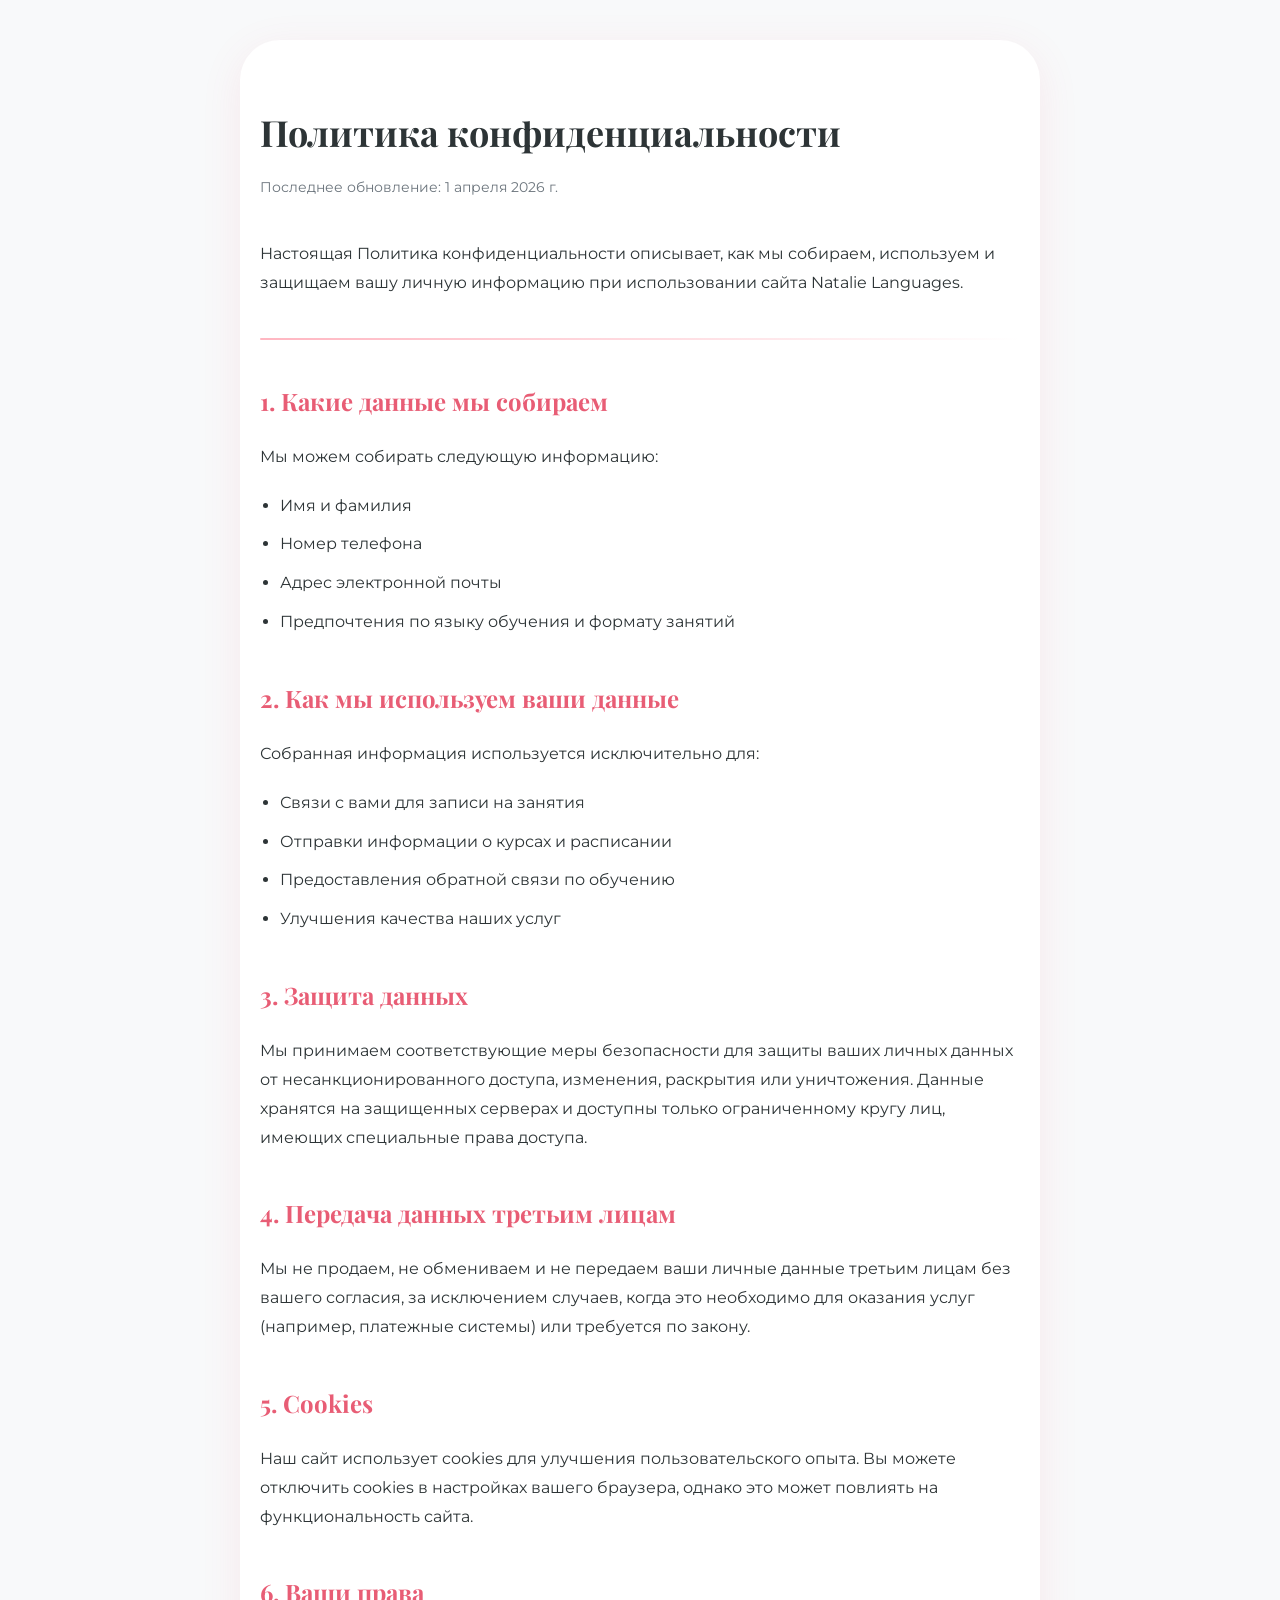
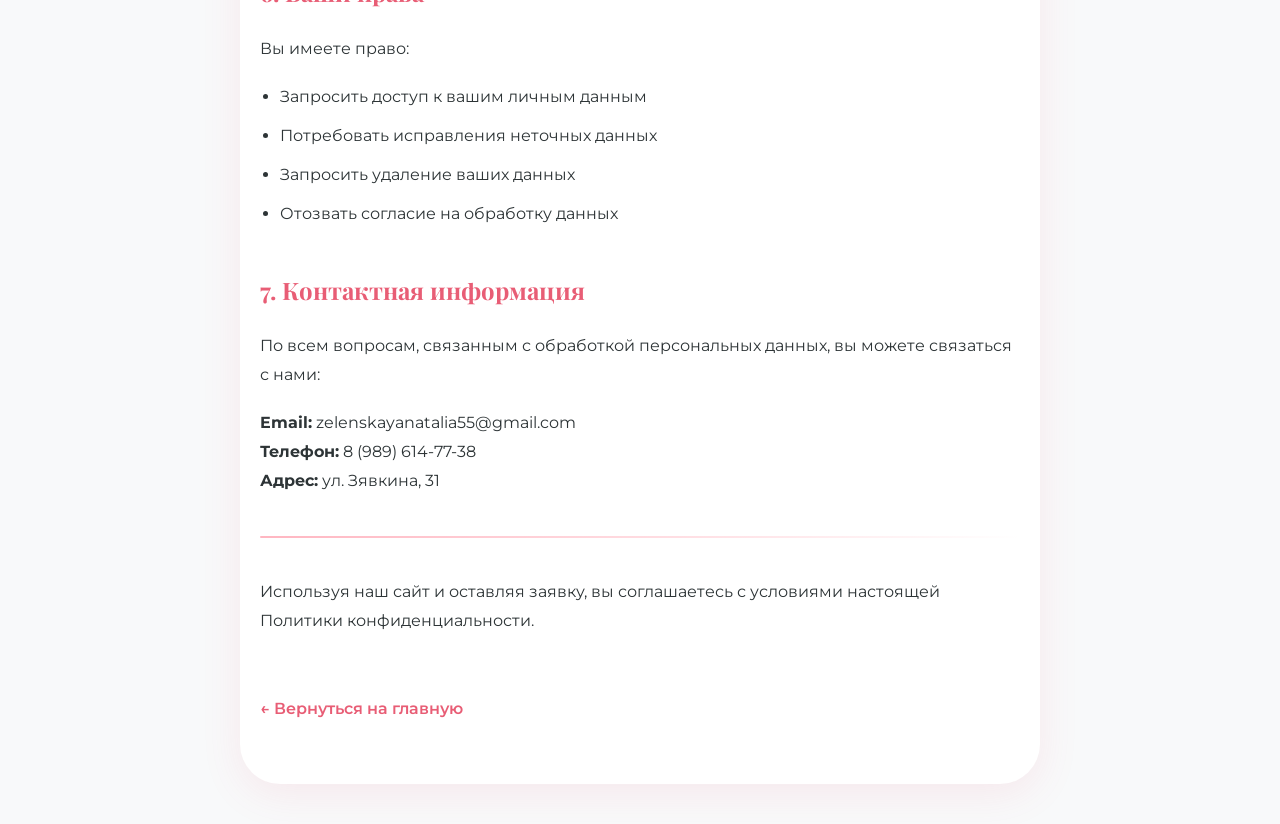
==== commit 4c8dd813: "privacy-policy.html" ====
--- a/privacy-policy.html
+++ b/privacy-policy.html
@@ -3,265 +3,169 @@
 <head>
     <meta charset="UTF-8">
     <meta name="viewport" content="width=device-width, initial-scale=1.0">
-    <title>Политика конфиденциальности — Natalie's School</title>
-    <link rel="icon" href="data:image/svg+xml,<svg xmlns='http://www.w3.org/2000/svg' viewBox='0 0 100 100'><text x='50' y='50' text-anchor='middle' dominant-baseline='central' font-size='80'>✦</text></svg>">
-    <link rel="stylesheet" href="styles.css">
-    <link href="https://fonts.googleapis.com/css2?family=Montserrat:wght@300;400;500;600;700&display=swap" rel="stylesheet">
-    <link rel="stylesheet" href="https://cdnjs.cloudflare.com/ajax/libs/font-awesome/6.4.0/css/all.min.css">
+    <title>Политика конфиденциальности — Natalie Languages</title>
+    <link href="https://fonts.googleapis.com/css2?family=Montserrat:wght@300;400;500;600&family=Playfair+Display:wght@400;600&display=swap" rel="stylesheet">
     <style>
-        .privacy-page {
-            padding-top: 100px;
-            padding-bottom: 80px;
-            min-height: 100vh;
-            background: var(--pink-50);
+        :root {
+            --primary-red: #E85D75;
+            --primary-pink: #FFB6C1;
+            --text: #2D3436;
+            --gray: #6C757D;
+            --light: #F8F9FA;
         }
-        .privacy-content {
+        
+        * {
+            margin: 0;
+            padding: 0;
+            box-sizing: border-box;
+        }
+        
+        body {
+            font-family: 'Montserrat', sans-serif;
+            line-height: 1.8;
+            color: var(--text);
+            background: var(--light);
+        }
+        
+        .container {
             max-width: 800px;
             margin: 0 auto;
-            background: var(--white);
-            border-radius: var(--radius);
-            padding: 50px 40px;
-            box-shadow: var(--shadow-soft);
+            padding: 60px 20px;
+            background: white;
+            margin-top: 40px;
+            margin-bottom: 40px;
+            border-radius: 40px;
+            box-shadow: 0 10px 40px rgba(232, 93, 117, 0.1);
         }
-        .privacy-content h1 {
-            font-family: 'Montserrat', sans-serif;
-            font-size: 2rem;
-            color: var(--dark);
+        
+        h1 {
+            font-family: 'Playfair Display', serif;
+            font-size: 36px;
             margin-bottom: 10px;
-            text-align: center;
+            color: var(--text);
         }
-        .privacy-date {
-            text-align: center;
-            color: #999;
-            font-size: 0.9rem;
+        
+        .subtitle {
+            color: var(--gray);
             margin-bottom: 40px;
+            font-size: 14px;
         }
-        .privacy-content h2 {
-            font-family: 'Montserrat', sans-serif;
-            font-size: 1.3rem;
-            color: var(--pink-600);
-            margin-top: 35px;
-            margin-bottom: 15px;
-            padding-bottom: 8px;
-            border-bottom: 2px solid var(--pink-100);
+        
+        h2 {
+            font-family: 'Playfair Display', serif;
+            font-size: 24px;
+            margin-top: 40px;
+            margin-bottom: 20px;
+            color: var(--primary-red);
         }
-        .privacy-content p {
-            color: #555;
-            line-height: 1.8;
-            margin-bottom: 15px;
-            font-size: 0.95rem;
+        
+        p, ul {
+            margin-bottom: 20px;
+            color: var(--text);
         }
-        .privacy-content ul {
-            list-style: none;
-            padding-left: 0;
-            margin-bottom: 15px;
+        
+        ul {
+            padding-left: 20px;
         }
-        .privacy-content ul li {
-            color: #555;
-            line-height: 1.8;
-            font-size: 0.95rem;
-            padding-left: 20px;
-            position: relative;
-            margin-bottom: 8px;
+        
+        li {
+            margin-bottom: 10px;
         }
-        .privacy-content ul li::before {
-            content: '✦';
-            position: absolute;
-            left: 0;
-            color: var(--pink-400);
-            font-size: 0.7rem;
-            top: 4px;
+        
+        .back-link {
+            display: inline-block;
+            margin-top: 40px;
+            color: var(--primary-red);
+            text-decoration: none;
+            font-weight: 600;
+            transition: transform 0.3s;
         }
-        .privacy-back {
-            display: inline-flex;
-            align-items: center;
-            gap: 8px;
-            color: var(--pink-600);
-            font-weight: 600;
-            margin-bottom: 30px;
-            font-size: 1rem;
-            transition: var(--transition);
+        
+        .back-link:hover {
+            transform: translateX(-5px);
         }
-        .privacy-back:hover {
-            color: var(--hot-pink);
-            gap: 12px;
+        
+        .divider {
+            height: 2px;
+            background: linear-gradient(to right, var(--primary-pink), transparent);
+            margin: 40px 0;
+            border-radius: 2px;
         }
-        .privacy-footer-note {
-            text-align: center;
-            padding: 30px;
-            background: var(--pink-50);
-            border-radius: var(--radius-sm);
-            margin-top: 40px;
-        }
-        .privacy-footer-note p {
-            color: #666;
-            font-size: 0.9rem;
-            margin: 0;
-        }
-        .privacy-footer-note a {
-            color: var(--pink-600);
-            font-weight: 600;
+        
+        @media (max-width: 640px) {
+            .container {
+                border-radius: 0;
+                margin: 0;
+            }
+            
+            h1 {
+                font-size: 28px;
+            }
+            
+            h2 {
+                font-size: 20px;
+            }
         }
     </style>
 </head>
 <body>
-
-    <!-- Navigation -->
-    <nav class="navbar" id="navbar">
-        <div class="nav-container">
-            <a href="index.html#home" class="logo">
-                <span class="logo-icon">✦</span>
-                <span class="logo-text">Natalie's School</span>
-            </a>
-            <ul class="nav-links">
-                <li><a href="tel:89896147738" class="nav-phone">8 (989) 614-77-38</a></li>
-                <li><a href="index.html#languages">Языки</a></li>
-                <li><a href="index.html#pricing">Цены</a></li>
-                <li><a href="index.html#phonetics">Спецкурс</a></li>
-                <li><a href="index.html#contact">Контакты</a></li>
-            </ul>
-            <button class="nav-toggle" id="navToggle">
-                <span></span>
-                <span></span>
-                <span></span>
-            </button>
-        </div>
-    </nav>
-
-    <!-- Privacy Policy Page -->
-    <section class="privacy-page">
-        <div class="container">
-            <a href="index.html" class="privacy-back">
-                <i class="fas fa-arrow-left"></i> Вернуться на главную
-            </a>
-            <div class="privacy-content">
-                <h1>Политика конфиденциальности</h1>
-                <p class="privacy-date">Дата вступления в силу: 31 марта 2026 г.</p>
-
-                <h2>1. Общие положения</h2>
-                <p>Настоящая Политика конфиденциальности определяет порядок обработки и защиты персональных данных пользователей сайта Natalie's School (далее — «Сайт»), расположенного по адресу в сети Интернет. Политика разработана в соответствии с Федеральным законом от 27.07.2006 № 152-ФЗ «О персональных данных» и законодательством Республики Беларусь о защите персональных данных.</p>
-                <p>Используя Сайт и отправляя форму заявки, Пользователь выражает своё согласие с условиями настоящей Политики.</p>
-
-                <h2>2. Какие данные мы собираем</h2>
-                <p>При отправке формы заявки на обучение мы собираем следующие данные:</p>
-                <ul>
-                    <li>Фамилия, имя, отчество (при указании)</li>
-                    <li>Контактный номер телефона</li>
-                    <li>Выбранный язык для обучения</li>
-                    <li>Предпочтительный формат занятий</li>
-                </ul>
-                <p>Сайт также может автоматически собирать техническую информацию (IP-адрес, данные cookie, тип браузера) для обеспечения корректной работы.</p>
-
-                <h2>3. Цели обработки данных</h2>
-                <p>Персональные данные обрабатываются исключительно в следующих целях:</p>
-                <ul>
-                    <li>Обработка заявки на обучение и связь с Пользователем</li>
-                    <li>Предоставление информации об услугах школы</li>
-                    <li>Улучшение качества обслуживания и работы Сайта</li>
-                    <li>Выполнение обязательств перед Пользователем</li>
-                </ul>
-
-                <h2>4. Правовые основания обработки</h2>
-                <p>Обработка персональных данных осуществляется на основании:</p>
-                <ul>
-                    <li>Согласия Пользователя, выраженного при отправке формы заявки</li>
-                    <li>Необходимости исполнения договора (при заключении)</li>
-                    <li>Требований действующего законодательства</li>
-                </ul>
-
-                <h2>5. Хранение и защита данных</h2>
-                <p>Мы принимаем необходимые организационные и технические меры для защиты персональных данных от несанкционированного доступа, утраты, изменения, блокирования, копирования и распространения:</p>
-                <ul>
-                    <li>Данные передаются по защищённому каналу (HTTPS)</li>
-                    <li>Доступ к данным имеют только уполномоченные лица</li>
-                    <li>Данные хранятся не дольше, чем это необходимо для целей обработки</li>
-                    <li>Данные не передаются третьим лицам, за исключением случаев, предусмотренных законодательством</li>
-                </ul>
-
-                <h2>6. Права Пользователя</h2>
-                <p>Пользователь имеет право:</p>
-                <ul>
-                    <li>Получить информацию о хранящихся персональных данных</li>
-                    <li>Требовать уточнения, блокирования или удаления данных</li>
-                    <li>Отозвать согласие на обработку данных, направив запрос по контактам ниже</li>
-                    <li>Обжаловать действия или бездействие оператора в уполномоченном органе</li>
-                </ul>
-
-                <h2>7. Использование файлов cookie</h2>
-                <p>Сайт может использовать файлы cookie для обеспечения корректной работы, анализа посещаемости и улучшения пользовательского опыта. Пользователь может отключить cookie в настройках браузера, однако это может повлиять на функциональность Сайта.</p>
-
-                <h2>8. Передача данных третьим лицам</h2>
-                <p>Мы не продаём, не обмениваем и не передаём персональные данные третьим лицам, за исключением:</p>
-                <ul>
-                    <li>Случаев, предусмотренных законодательством РФ и РБ</li>
-                    <li>Передачи сервису Formspree для обработки заявок (серверы расположены вне РФ)</li>
-                    <li>Случаев, необходимых для защиты прав и законных интересов оператора</li>
-                </ul>
-
-                <h2>9. Контактная информация</h2>
-                <p>По вопросам, связанным с обработкой персональных данных, обращайтесь:</p>
-                <ul>
-                    <li>Телефон: <a href="tel:89896147738" style="color: var(--pink-600);">8 (989) 614-77-38</a></li>
-                    <li>Email: <a href="mailto:zelenskayanatalia55@gmail.com" style="color: var(--pink-600);">zelenskayanatalia55@gmail.com</a></li>
-                    <li>Адрес: ул. Зявкина, 31</li>
-                </ul>
-
-                <div class="privacy-footer-note">
-                    <p>Настоящая Политика может быть изменена. Актуальная версия всегда доступна на этой странице.</p>
-                </div>
-            </div>
-        </div>
-    </section>
-
-    <!-- Footer -->
-    <footer class="footer">
-        <div class="container">
-            <div class="footer-grid">
-                <div class="footer-about">
-                    <a href="index.html#home" class="footer-logo">
-                        <span class="logo-icon">✦</span>
-                        <span class="logo-text">Natalie's School</span>
-                    </a>
-                    <p>Изучай языки с удовольствием! Английский, французский, испанский и немецкий с опытным преподавателем.</p>
-                </div>
-                <div class="footer-section">
-                    <h4>Контакты</h4>
-                    <ul>
-                        <li><a href="tel:89896147738"><i class="fas fa-phone"></i> 8 (989) 614-77-38</a></li>
-                        <li><a href="mailto:zelenskayanatalia55@gmail.com"><i class="fas fa-envelope"></i> zelenskayanatalia55@gmail.com</a></li>
-                        <li><i class="fas fa-map-marker-alt"></i> ул. Зявкина, 31</li>
-                    </ul>
-                </div>
-                <div class="footer-section">
-                    <h4>Языки</h4>
-                    <ul>
-                        <li><a href="index.html#languages">Английский</a></li>
-                        <li><a href="index.html#languages">Французский</a></li>
-                        <li><a href="index.html#languages">Испанский</a></li>
-                        <li><a href="index.html#languages">Немецкий</a></li>
-                    </ul>
-                </div>
-                <div class="footer-section">
-                    <h4>Соцсети</h4>
-                    <div class="footer-social">
-                        <a href="https://t.me/trilingual_natalie" target="_blank" class="social-link">
-                            <i class="fab fa-telegram-plane"></i>
-                            <span>Английский</span>
-                        </a>
-                        <a href="https://t.me/frenchC1" target="_blank" class="social-link">
-                            <i class="fab fa-telegram-plane"></i>
-                            <span>Испанский</span>
-                        </a>
-                    </div>
-                </div>
-                </div>
-            </div>
-            <div class="footer-bottom">
-                <p>&copy; 2026 Natalie's School. | <a href="privacy-policy.html" style="color: var(--pink-400);">Политика конфиденциальности</a></p>
-            </div>
-        </div>
-    </footer>
-
-    <script src="javascript.js"></script>
+    <div class="container">
+        <h1>Политика конфиденциальности</h1>
+        <p class="subtitle">Последнее обновление: 1 апреля 2026 г.</p>
+        
+        <p>Настоящая Политика конфиденциальности описывает, как мы собираем, используем и защищаем вашу личную информацию при использовании сайта Natalie Languages.</p>
+        
+        <div class="divider"></div>
+        
+        <h2>1. Какие данные мы собираем</h2>
+        <p>Мы можем собирать следующую информацию:</p>
+        <ul>
+            <li>Имя и фамилия</li>
+            <li>Номер телефона</li>
+            <li>Адрес электронной почты</li>
+            <li>Предпочтения по языку обучения и формату занятий</li>
+        </ul>
+        
+        <h2>2. Как мы используем ваши данные</h2>
+        <p>Собранная информация используется исключительно для:</p>
+        <ul>
+            <li>Связи с вами для записи на занятия</li>
+            <li>Отправки информации о курсах и расписании</li>
+            <li>Предоставления обратной связи по обучению</li>
+            <li>Улучшения качества наших услуг</li>
+        </ul>
+        
+        <h2>3. Защита данных</h2>
+        <p>Мы принимаем соответствующие меры безопасности для защиты ваших личных данных от несанкционированного доступа, изменения, раскрытия или уничтожения. Данные хранятся на защищенных серверах и доступны только ограниченному кругу лиц, имеющих специальные права доступа.</p>
+        
+        <h2>4. Передача данных третьим лицам</h2>
+        <p>Мы не продаем, не обмениваем и не передаем ваши личные данные третьим лицам без вашего согласия, за исключением случаев, когда это необходимо для оказания услуг (например, платежные системы) или требуется по закону.</p>
+        
+        <h2>5. Cookies</h2>
+        <p>Наш сайт использует cookies для улучшения пользовательского опыта. Вы можете отключить cookies в настройках вашего браузера, однако это может повлиять на функциональность сайта.</p>
+        
+        <h2>6. Ваши права</h2>
+        <p>Вы имеете право:</p>
+        <ul>
+            <li>Запросить доступ к вашим личным данным</li>
+            <li>Потребовать исправления неточных данных</li>
+            <li>Запросить удаление ваших данных</li>
+            <li>Отозвать согласие на обработку данных</li>
+        </ul>
+        
+        <h2>7. Контактная информация</h2>
+        <p>По всем вопросам, связанным с обработкой персональных данных, вы можете связаться с нами:</p>
+        <p>
+            <strong>Email:</strong> zelenskayanatalia55@gmail.com<br>
+            <strong>Телефон:</strong> 8 (989) 614-77-38<br>
+            <strong>Адрес:</strong> ул. Зявкина, 31
+        </p>
+        
+        <div class="divider"></div>
+        
+        <p>Используя наш сайт и оставляя заявку, вы соглашаетесь с условиями настоящей Политики конфиденциальности.</p>
+        
+        <a href="index.html" class="back-link">← Вернуться на главную</a>
+    </div>
 </body>
 </html>
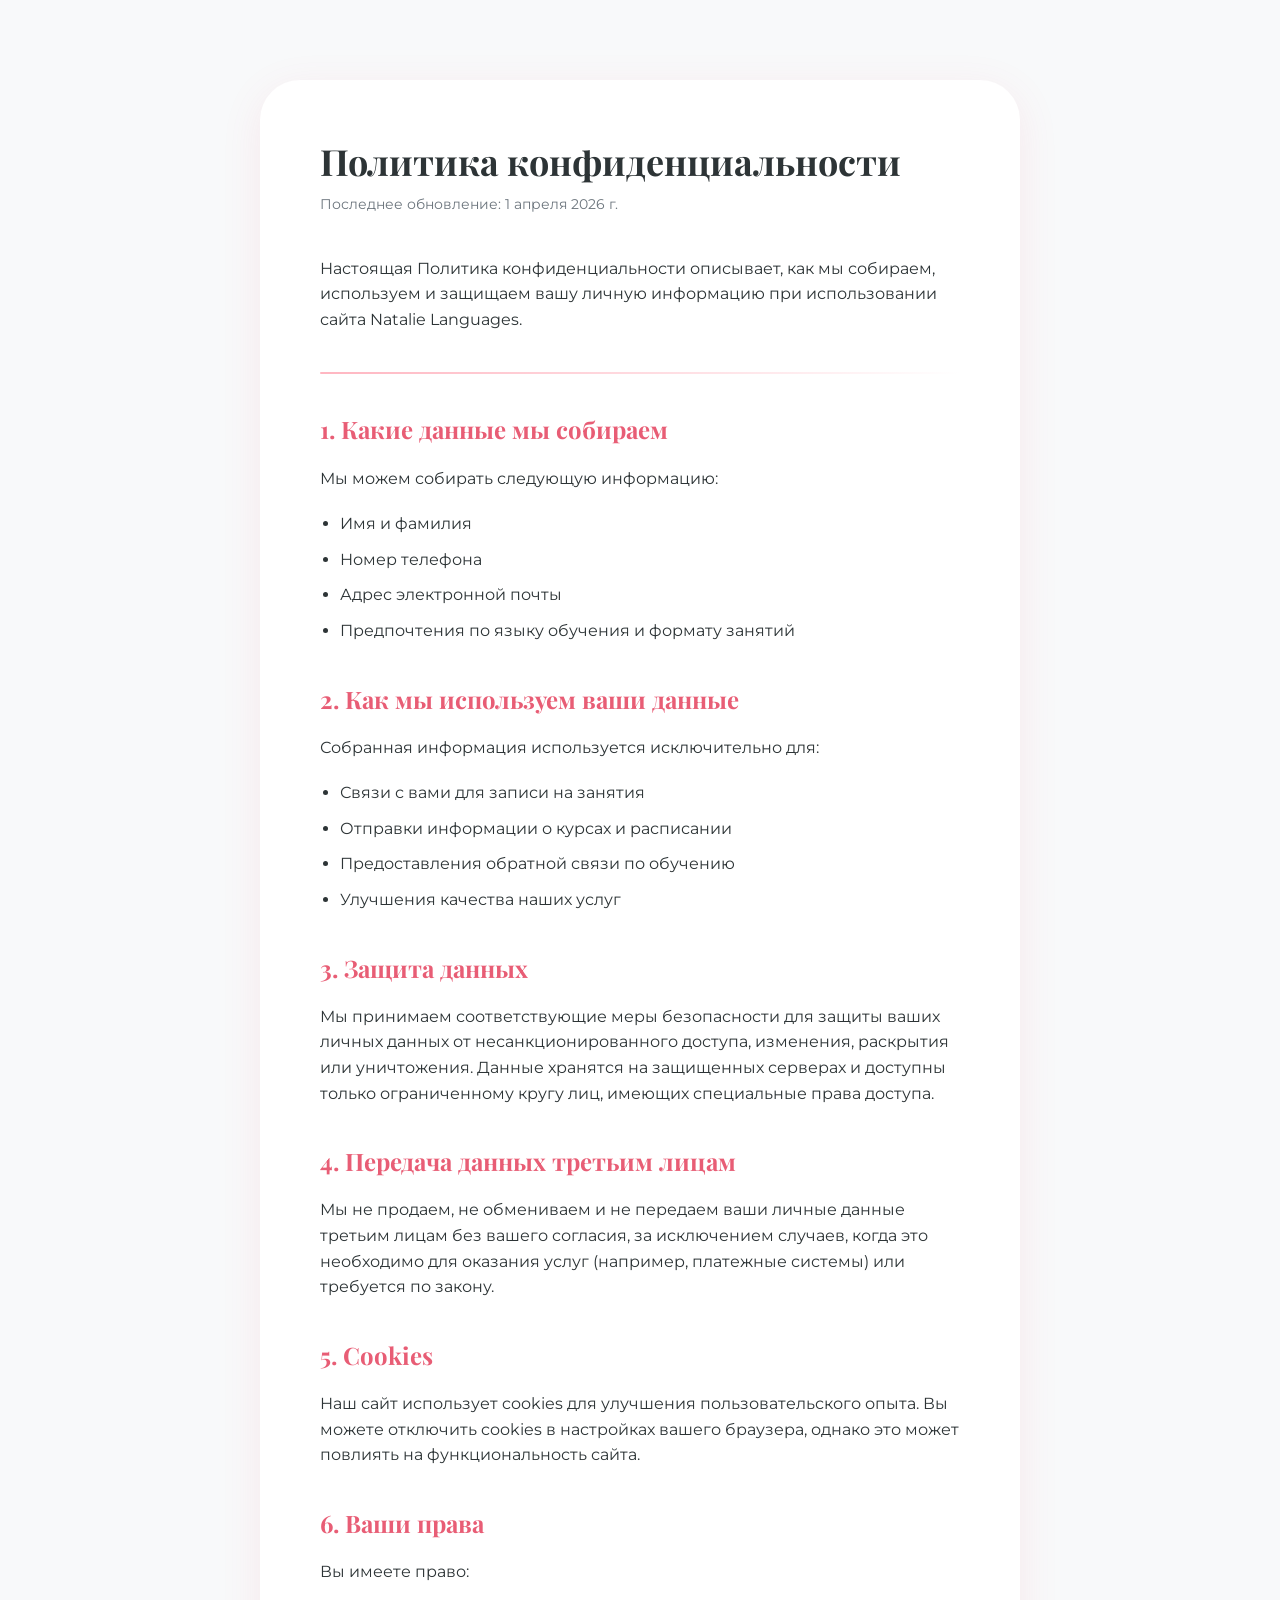
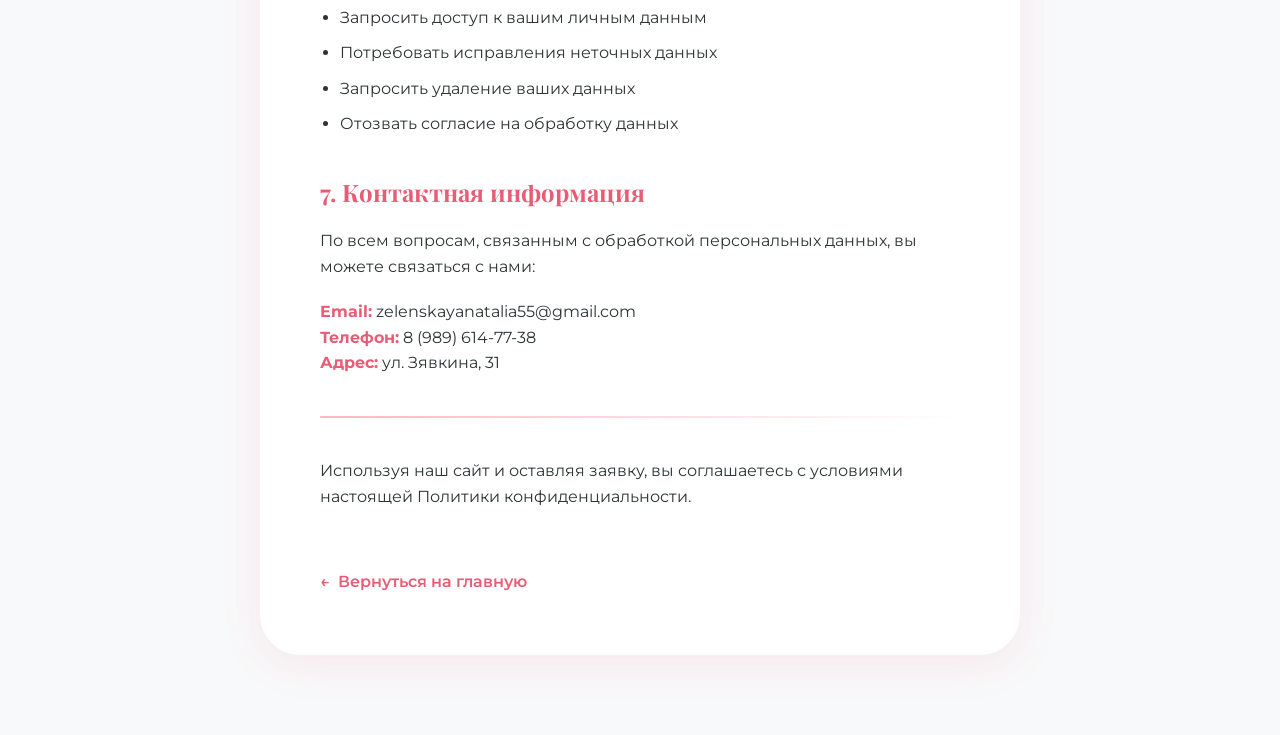
==== commit 630bc0b5: "Update privacy-policy.html" ====
--- a/privacy-policy.html
+++ b/privacy-policy.html
@@ -2,7 +2,8 @@
 <html lang="ru">
 <head>
     <meta charset="UTF-8">
-    <meta name="viewport" content="width=device-width, initial-scale=1.0">
+    <meta name="viewport" content="width=device-width, initial-scale=1.0, maximum-scale=1.0">
+    <meta name="theme-color" content="#E85D75">
     <title>Политика конфиденциальности — Natalie Languages</title>
     <link href="https://fonts.googleapis.com/css2?family=Montserrat:wght@300;400;500;600&family=Playfair+Display:wght@400;600&display=swap" rel="stylesheet">
     <style>
@@ -18,50 +19,102 @@
             margin: 0;
             padding: 0;
             box-sizing: border-box;
+            -webkit-tap-highlight-color: transparent;
         }
         
         body {
             font-family: 'Montserrat', sans-serif;
-            line-height: 1.8;
+            line-height: 1.6;
             color: var(--text);
             background: var(--light);
+            -webkit-font-smoothing: antialiased;
         }
         
         .container {
             max-width: 800px;
             margin: 0 auto;
-            padding: 60px 20px;
+            padding: 20px;
+        }
+        
+        @media (min-width: 640px) {
+            .container {
+                padding: 40px 20px;
+            }
+        }
+        
+        .content-box {
             background: white;
-            margin-top: 40px;
-            margin-bottom: 40px;
-            border-radius: 40px;
+            border-radius: 20px;
+            padding: 30px 20px;
+            margin: 20px 0;
             box-shadow: 0 10px 40px rgba(232, 93, 117, 0.1);
+        }
+        
+        @media (min-width: 640px) {
+            .content-box {
+                border-radius: 40px;
+                padding: 60px;
+                margin-top: 40px;
+                margin-bottom: 40px;
+            }
         }
         
         h1 {
             font-family: 'Playfair Display', serif;
-            font-size: 36px;
-            margin-bottom: 10px;
+            font-size: 28px;
+            margin-bottom: 8px;
             color: var(--text);
+            line-height: 1.2;
+        }
+        
+        @media (min-width: 640px) {
+            h1 {
+                font-size: 36px;
+                margin-bottom: 10px;
+            }
         }
         
         .subtitle {
             color: var(--gray);
-            margin-bottom: 40px;
-            font-size: 14px;
+            margin-bottom: 30px;
+            font-size: 13px;
+        }
+        
+        @media (min-width: 640px) {
+            .subtitle {
+                margin-bottom: 40px;
+                font-size: 14px;
+            }
         }
         
         h2 {
             font-family: 'Playfair Display', serif;
-            font-size: 24px;
-            margin-top: 40px;
-            margin-bottom: 20px;
+            font-size: 22px;
+            margin-top: 30px;
+            margin-bottom: 16px;
             color: var(--primary-red);
+            line-height: 1.3;
+        }
+        
+        @media (min-width: 640px) {
+            h2 {
+                font-size: 24px;
+                margin-top: 40px;
+                margin-bottom: 20px;
+            }
         }
         
         p, ul {
-            margin-bottom: 20px;
+            margin-bottom: 16px;
             color: var(--text);
+            font-size: 15px;
+        }
+        
+        @media (min-width: 640px) {
+            p, ul {
+                margin-bottom: 20px;
+                font-size: 16px;
+            }
         }
         
         ul {
@@ -69,103 +122,142 @@
         }
         
         li {
-            margin-bottom: 10px;
+            margin-bottom: 8px;
+        }
+        
+        @media (min-width: 640px) {
+            li {
+                margin-bottom: 10px;
+            }
         }
         
         .back-link {
-            display: inline-block;
-            margin-top: 40px;
+            display: inline-flex;
+            align-items: center;
+            margin-top: 30px;
             color: var(--primary-red);
             text-decoration: none;
             font-weight: 600;
             transition: transform 0.3s;
+            font-size: 15px;
+        }
+        
+        @media (min-width: 640px) {
+            .back-link {
+                margin-top: 40px;
+                font-size: 16px;
+            }
         }
         
         .back-link:hover {
             transform: translateX(-5px);
+        }
+        
+        .back-link:before {
+            content: '←';
+            margin-right: 8px;
         }
         
         .divider {
             height: 2px;
             background: linear-gradient(to right, var(--primary-pink), transparent);
-            margin: 40px 0;
+            margin: 30px 0;
             border-radius: 2px;
         }
         
-        @media (max-width: 640px) {
-            .container {
+        @media (min-width: 640px) {
+            .divider {
+                margin: 40px 0;
+            }
+        }
+        
+        strong {
+            color: var(--primary-red);
+        }
+        
+        /* Mobile optimizations */
+        @media (max-width: 639px) {
+            .content-box {
                 border-radius: 0;
+                margin: 0 -20px;
+                box-shadow: none;
+                border-bottom: 1px solid rgba(0,0,0,0.05);
+            }
+        }
+        
+        /* Print styles */
+        @media print {
+            .content-box {
+                box-shadow: none;
                 margin: 0;
             }
             
-            h1 {
-                font-size: 28px;
-            }
-            
-            h2 {
-                font-size: 20px;
+            .back-link {
+                display: none;
             }
         }
     </style>
 </head>
 <body>
     <div class="container">
-        <h1>Политика конфиденциальности</h1>
-        <p class="subtitle">Последнее обновление: 1 апреля 2026 г.</p>
-        
-        <p>Настоящая Политика конфиденциальности описывает, как мы собираем, используем и защищаем вашу личную информацию при использовании сайта Natalie Languages.</p>
-        
-        <div class="divider"></div>
-        
-        <h2>1. Какие данные мы собираем</h2>
-        <p>Мы можем собирать следующую информацию:</p>
-        <ul>
-            <li>Имя и фамилия</li>
-            <li>Номер телефона</li>
-            <li>Адрес электронной почты</li>
-            <li>Предпочтения по языку обучения и формату занятий</li>
-        </ul>
-        
-        <h2>2. Как мы используем ваши данные</h2>
-        <p>Собранная информация используется исключительно для:</p>
-        <ul>
-            <li>Связи с вами для записи на занятия</li>
-            <li>Отправки информации о курсах и расписании</li>
-            <li>Предоставления обратной связи по обучению</li>
-            <li>Улучшения качества наших услуг</li>
-        </ul>
-        
-        <h2>3. Защита данных</h2>
-        <p>Мы принимаем соответствующие меры безопасности для защиты ваших личных данных от несанкционированного доступа, изменения, раскрытия или уничтожения. Данные хранятся на защищенных серверах и доступны только ограниченному кругу лиц, имеющих специальные права доступа.</p>
-        
-        <h2>4. Передача данных третьим лицам</h2>
-        <p>Мы не продаем, не обмениваем и не передаем ваши личные данные третьим лицам без вашего согласия, за исключением случаев, когда это необходимо для оказания услуг (например, платежные системы) или требуется по закону.</p>
-        
-        <h2>5. Cookies</h2>
-        <p>Наш сайт использует cookies для улучшения пользовательского опыта. Вы можете отключить cookies в настройках вашего браузера, однако это может повлиять на функциональность сайта.</p>
-        
-        <h2>6. Ваши права</h2>
-        <p>Вы имеете право:</p>
-        <ul>
-            <li>Запросить доступ к вашим личным данным</li>
-            <li>Потребовать исправления неточных данных</li>
-            <li>Запросить удаление ваших данных</li>
-            <li>Отозвать согласие на обработку данных</li>
-        </ul>
-        
-        <h2>7. Контактная информация</h2>
-        <p>По всем вопросам, связанным с обработкой персональных данных, вы можете связаться с нами:</p>
-        <p>
-            <strong>Email:</strong> zelenskayanatalia55@gmail.com<br>
-            <strong>Телефон:</strong> 8 (989) 614-77-38<br>
-            <strong>Адрес:</strong> ул. Зявкина, 31
-        </p>
-        
-        <div class="divider"></div>
-        
-        <p>Используя наш сайт и оставляя заявку, вы соглашаетесь с условиями настоящей Политики конфиденциальности.</p>
-        
-        <a href="index.html" class="back-link">← Вернуться на главную</a>
+        <div class="content-box">
+            <h1>Политика конфиденциальности</h1>
+            <p class="subtitle">Последнее обновление: 1 апреля 2026 г.</p>
+            
+            <p>Настоящая Политика конфиденциальности описывает, как мы собираем, используем и защищаем вашу личную информацию при использовании сайта Natalie Languages.</p>
+            
+            <div class="divider"></div>
+            
+            <h2>1. Какие данные мы собираем</h2>
+            <p>Мы можем собирать следующую информацию:</p>
+            <ul>
+                <li>Имя и фамилия</li>
+                <li>Номер телефона</li>
+                <li>Адрес электронной почты</li>
+                <li>Предпочтения по языку обучения и формату занятий</li>
+            </ul>
+            
+            <h2>2. Как мы используем ваши данные</h2>
+            <p>Собранная информация используется исключительно для:</p>
+            <ul>
+                <li>Связи с вами для записи на занятия</li>
+                <li>Отправки информации о курсах и расписании</li>
+                <li>Предоставления обратной связи по обучению</li>
+                <li>Улучшения качества наших услуг</li>
+            </ul>
+            
+            <h2>3. Защита данных</h2>
+            <p>Мы принимаем соответствующие меры безопасности для защиты ваших личных данных от несанкционированного доступа, изменения, раскрытия или уничтожения. Данные хранятся на защищенных серверах и доступны только ограниченному кругу лиц, имеющих специальные права доступа.</p>
+            
+            <h2>4. Передача данных третьим лицам</h2>
+            <p>Мы не продаем, не обмениваем и не передаем ваши личные данные третьим лицам без вашего согласия, за исключением случаев, когда это необходимо для оказания услуг (например, платежные системы) или требуется по закону.</p>
+            
+            <h2>5. Cookies</h2>
+            <p>Наш сайт использует cookies для улучшения пользовательского опыта. Вы можете отключить cookies в настройках вашего браузера, однако это может повлиять на функциональность сайта.</p>
+            
+            <h2>6. Ваши права</h2>
+            <p>Вы имеете право:</p>
+            <ul>
+                <li>Запросить доступ к вашим личным данным</li>
+                <li>Потребовать исправления неточных данных</li>
+                <li>Запросить удаление ваших данных</li>
+                <li>Отозвать согласие на обработку данных</li>
+            </ul>
+            
+            <h2>7. Контактная информация</h2>
+            <p>По всем вопросам, связанным с обработкой персональных данных, вы можете связаться с нами:</p>
+            <p>
+                <strong>Email:</strong> zelenskayanatalia55@gmail.com<br>
+                <strong>Телефон:</strong> 8 (989) 614-77-38<br>
+                <strong>Адрес:</strong> ул. Зявкина, 31
+            </p>
+            
+            <div class="divider"></div>
+            
+            <p>Используя наш сайт и оставляя заявку, вы соглашаетесь с условиями настоящей Политики конфиденциальности.</p>
+            
+            <a href="index.html" class="back-link">Вернуться на главную</a>
+        </div>
     </div>
 </body>
 </html>
